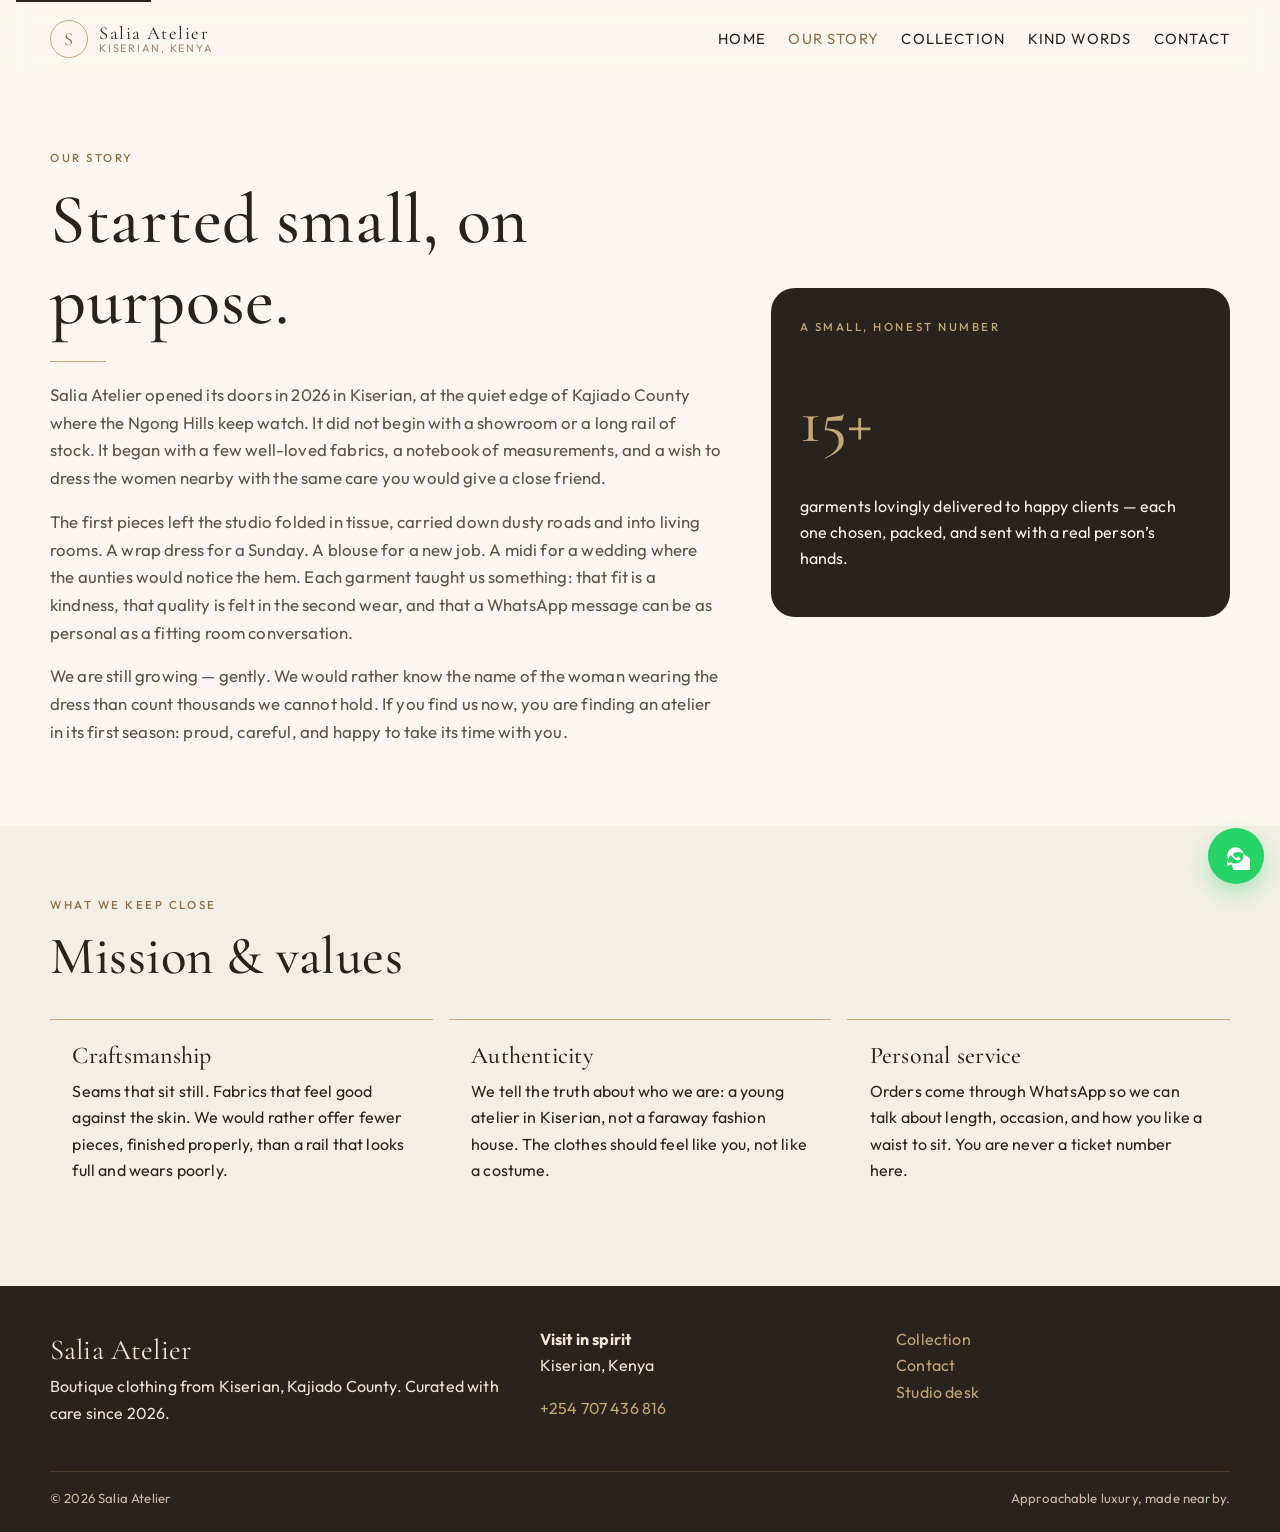
==== about.html @ ecbc5c0b "Publish Salia Atelier static site with local catalogue photos. Co-authored-by: Cursor <cursoragent@c" ====
<!DOCTYPE html>
<html lang="en">
<head>
  <meta charset="UTF-8">
  <meta name="viewport" content="width=device-width, initial-scale=1">
  <meta name="description" content="The story of Salia Atelier, a young clothing studio founded in 2026 in Kiserian, Kenya.">
  <title>Our Story | Salia Atelier</title>
  <link rel="icon" href="assets/favicon.svg" type="image/svg+xml">
  <link rel="preconnect" href="https://fonts.googleapis.com">
  <link rel="preconnect" href="https://fonts.gstatic.com" crossorigin>
  <link href="https://fonts.googleapis.com/css2?family=Cormorant+Garamond:ital,wght@0,500;0,600;1,500&family=Outfit:wght@300;400;500&display=swap" rel="stylesheet">
  <link rel="stylesheet" href="css/styles.css">
</head>
<body>
  <a class="skip-link" href="#main">Skip to content</a>
  <header class="site-header">
    <div class="container header-inner">
      <a class="brand" href="index.html">
        <span class="brand-mark">S</span>
        <span class="brand-text">
          <span class="brand-name">Salia Atelier</span>
          <span class="brand-place">Kiserian, Kenya</span>
        </span>
      </a>
      <button class="nav-toggle" type="button" aria-expanded="false" aria-controls="site-nav" aria-label="Open menu">
        <span></span><span></span><span></span>
      </button>
      <nav class="site-nav" id="site-nav">
        <a href="index.html">Home</a>
        <a href="about.html" aria-current="page">Our Story</a>
        <a href="collection.html">Collection</a>
        <a href="testimonials.html">Kind Words</a>
        <a href="contact.html">Contact</a>
      </nav>
    </div>
  </header>

  <main id="main">
    <section class="section">
      <div class="container about-layout">
        <div>
          <span class="eyebrow">Our story</span>
          <h1 style="font-size:clamp(2.6rem,7vw,4.4rem)">Started small, on purpose.</h1>
          <hr class="gold-rule">
          <div class="story-copy">
            <p>Salia Atelier opened its doors in 2026 in Kiserian, at the quiet edge of Kajiado County where the Ngong Hills keep watch. It did not begin with a showroom or a long rail of stock. It began with a few well-loved fabrics, a notebook of measurements, and a wish to dress the women nearby with the same care you would give a close friend.</p>
            <p>The first pieces left the studio folded in tissue, carried down dusty roads and into living rooms. A wrap dress for a Sunday. A blouse for a new job. A midi for a wedding where the aunties would notice the hem. Each garment taught us something: that fit is a kindness, that quality is felt in the second wear, and that a WhatsApp message can be as personal as a fitting room conversation.</p>
            <p>We are still growing — gently. We would rather know the name of the woman wearing the dress than count thousands we cannot hold. If you find us now, you are finding an atelier in its first season: proud, careful, and happy to take its time with you.</p>
          </div>
        </div>
        <aside class="milestone">
          <span class="eyebrow" style="color:#c4a574">A small, honest number</span>
          <strong>15+</strong>
          <p>garments lovingly delivered to happy clients — each one chosen, packed, and sent with a real person’s hands.</p>
        </aside>
      </div>
    </section>

    <section class="section section-alt">
      <div class="container">
        <div class="section-head">
          <span class="eyebrow">What we keep close</span>
          <h2>Mission &amp; values</h2>
        </div>
        <div class="values">
          <article class="value-card">
            <h3>Craftsmanship</h3>
            <p>Seams that sit still. Fabrics that feel good against the skin. We would rather offer fewer pieces, finished properly, than a rail that looks full and wears poorly.</p>
          </article>
          <article class="value-card">
            <h3>Authenticity</h3>
            <p>We tell the truth about who we are: a young atelier in Kiserian, not a faraway fashion house. The clothes should feel like you, not like a costume.</p>
          </article>
          <article class="value-card">
            <h3>Personal service</h3>
            <p>Orders come through WhatsApp so we can talk about length, occasion, and how you like a waist to sit. You are never a ticket number here.</p>
          </article>
        </div>
      </div>
    </section>
  </main>

  <footer class="site-footer">
    <div class="container">
      <div class="footer-grid">
        <div>
          <div class="footer-brand">Salia Atelier</div>
          <p>Boutique clothing from Kiserian, Kajiado County. Curated with care since 2026.</p>
        </div>
        <div>
          <p><strong>Visit in spirit</strong><br>Kiserian, Kenya</p>
          <p><a href="https://wa.me/254707436816" target="_blank" rel="noopener">+254 707 436 816</a></p>
        </div>
        <div>
          <p><a href="collection.html">Collection</a><br><a href="contact.html">Contact</a><br><a href="admin.html">Studio desk</a></p>
        </div>
      </div>
      <div class="footer-meta">
        <span>© <span data-year></span> Salia Atelier</span>
        <span>Approachable luxury, made nearby.</span>
      </div>
    </div>
  </footer>
  <a class="wa-float" href="https://wa.me/254707436816?text=Hello%20Salia%20Atelier%2C%20I%20would%20like%20to%20enquire%20about%20a%20piece." target="_blank" rel="noopener" aria-label="Chat on WhatsApp">
    <svg viewBox="0 0 24 24" aria-hidden="true"><path d="M20 11.5A8.5 8.5 0 1 1 8.7 19.3L4 20.5l1.3-4.5A8.5 8.5 0 0 1 20 11.5zm-8.5 7a7 7 0 1 0-6.1-3.5l-.4.7-.8 2.6 2.7-.7.7-.3A7 7 0 0 0 11.5 18.5zm3.8-5.2c-.2-.1-1.2-.6-1.4-.6s-.3 0-.5.2-.5.6-.6.7-.2.2-.4.1a5.7 5.7 0 0 1-1.7-1 6.3 6.3 0 0 1-1.2-1.5c-.1-.2 0-.3.1-.4l.3-.4.2-.3a.4.4 0 0 0 0-.4l-.6-1.4c-.2-.4-.3-.3-.5-.3h-.4c-.2 0-.4.1-.6.3s-.7.7-.7 1.7.8 2 1 2.1c.1.2 1.5 2.4 3.7 3.3 1.6.6 1.9.5 2.3.5.3 0 1.1-.4 1.3-.9s.2-.8.1-.9-.2-.1-.4-.2z"/></svg>
  </a>
  <script src="js/products.js?v=2"></script>
  <script src="js/main.js?v=2"></script>
</body>
</html>
---- css/styles.css ----
:root {
  --cream: #f4efe6;
  --ivory: #fbf7f0;
  --paper: #fffdf9;
  --ink: #2a221c;
  --ink-soft: #5d5249;
  --taupe: #9a8774;
  --gold: #c4a574;
  --gold-deep: #8d6e46;
  --earth: #6e5344;
  --blush: #ead9c8;
  --line: rgba(42, 34, 28, 0.1);
  --shadow: 0 18px 50px rgba(42, 34, 28, 0.08);
  --radius: 18px;
  --serif: "Cormorant Garamond", "Times New Roman", serif;
  --sans: "Outfit", "Segoe UI", sans-serif;
  --max: 1180px;
  --header-h: 78px;
  --wa: #25d366;
}

*,
*::before,
*::after {
  box-sizing: border-box;
}

html {
  scroll-behavior: smooth;
}

body {
  margin: 0;
  color: var(--ink);
  background: var(--ivory);
  font-family: var(--sans);
  font-weight: 400;
  line-height: 1.65;
  letter-spacing: 0.01em;
}

img {
  max-width: 100%;
  display: block;
}

a {
  color: inherit;
  text-decoration: none;
}

h1,
h2,
h3,
h4 {
  font-family: var(--serif);
  font-weight: 500;
  line-height: 1.15;
  letter-spacing: 0.01em;
  margin: 0;
}

p {
  margin: 0 0 1rem;
}

button,
input,
textarea,
select {
  font: inherit;
}

.skip-link {
  position: absolute;
  left: 1rem;
  top: -40px;
  background: var(--ink);
  color: var(--ivory);
  padding: 0.5rem 0.8rem;
  z-index: 100;
}

.skip-link:focus {
  top: 1rem;
}

.container {
  width: min(var(--max), calc(100% - 2rem));
  margin-inline: auto;
}

.eyebrow {
  display: inline-block;
  font-size: 0.72rem;
  letter-spacing: 0.22em;
  text-transform: uppercase;
  color: var(--gold-deep);
  font-weight: 500;
  margin-bottom: 0.8rem;
}

.lede {
  font-size: 1.08rem;
  color: var(--ink-soft);
  max-width: 42rem;
}

.gold-rule {
  width: 56px;
  height: 1px;
  background: var(--gold);
  border: 0;
  margin: 1.2rem 0;
}

.site-header {
  position: sticky;
  top: 0;
  z-index: 40;
  background: rgba(251, 247, 240, 0.88);
  backdrop-filter: blur(14px);
  border-bottom: 1px solid transparent;
  transition: border-color 0.2s ease, box-shadow 0.2s ease;
}

.site-header.is-scrolled {
  border-bottom-color: var(--line);
  box-shadow: 0 8px 24px rgba(42, 34, 28, 0.04);
}

.header-inner {
  min-height: var(--header-h);
  display: flex;
  align-items: center;
  justify-content: space-between;
  gap: 1rem;
}

.brand {
  display: flex;
  align-items: center;
  gap: 0.7rem;
}

.brand-mark {
  width: 38px;
  height: 38px;
  border: 1px solid var(--gold);
  border-radius: 50%;
  display: grid;
  place-items: center;
  font-family: var(--serif);
  font-size: 1.15rem;
  color: var(--gold-deep);
}

.brand-text {
  display: flex;
  flex-direction: column;
  line-height: 1.1;
}

.brand-name {
  font-family: var(--serif);
  font-size: 1.15rem;
  letter-spacing: 0.08em;
}

.brand-place {
  font-size: 0.68rem;
  letter-spacing: 0.16em;
  text-transform: uppercase;
  color: var(--taupe);
}

.nav-toggle {
  display: inline-flex;
  flex-direction: column;
  gap: 5px;
  background: none;
  border: 0;
  padding: 0.4rem;
  cursor: pointer;
}

.nav-toggle span {
  display: block;
  width: 22px;
  height: 1.5px;
  background: var(--ink);
}

.site-nav {
  display: none;
}

.site-nav.is-open {
  display: block;
  position: absolute;
  left: 0;
  right: 0;
  top: var(--header-h);
  background: var(--paper);
  border-bottom: 1px solid var(--line);
  padding: 0.6rem 1rem 1.2rem;
}

.site-nav a {
  display: block;
  padding: 0.7rem 0.2rem;
  font-size: 0.92rem;
  letter-spacing: 0.08em;
  text-transform: uppercase;
}

.site-nav a[aria-current="page"] {
  color: var(--gold-deep);
}

.btn {
  display: inline-flex;
  align-items: center;
  justify-content: center;
  gap: 0.5rem;
  min-height: 48px;
  padding: 0.7rem 1.25rem;
  border-radius: 999px;
  border: 1px solid transparent;
  cursor: pointer;
  letter-spacing: 0.08em;
  text-transform: uppercase;
  font-size: 0.78rem;
  font-weight: 500;
  transition: transform 0.15s ease, background 0.15s ease, color 0.15s ease;
}

.btn:hover {
  transform: translateY(-1px);
}

.btn-primary {
  background: var(--ink);
  color: var(--ivory);
}

.btn-gold {
  background: var(--gold-deep);
  color: var(--ivory);
}

.btn-ghost {
  background: transparent;
  border-color: var(--ink);
  color: var(--ink);
}

.btn-wa {
  background: var(--wa);
  color: #fff;
}

.hero p {
  display: flex;
  flex-wrap: wrap;
  gap: 0.7rem;
}

.hero {
  padding: 2.2rem 0 3.5rem;
}

.hero-grid {
  display: grid;
  gap: 1.5rem;
}

.hero h1 {
  font-size: clamp(3rem, 12vw, 6.4rem);
  font-weight: 500;
}

.hero .tagline {
  font-family: var(--serif);
  font-style: italic;
  font-size: clamp(1.2rem, 3vw, 1.7rem);
  color: var(--earth);
  margin: 0.4rem 0 1.2rem;
}

.hero-visual {
  position: relative;
  min-height: 420px;
  border-radius: 28px;
  overflow: hidden;
  background:
    linear-gradient(160deg, rgba(42, 34, 28, 0.18), rgba(141, 110, 70, 0.12)),
    radial-gradient(circle at 30% 20%, #ead9c8 0%, #d7c4ae 38%, #8d6e46 100%);
  box-shadow: var(--shadow);
}

.hero-visual::after {
  content: "Atelier photograph placeholder";
  position: absolute;
  left: 1.1rem;
  bottom: 1.1rem;
  padding: 0.35rem 0.65rem;
  background: rgba(251, 247, 240, 0.9);
  font-size: 0.68rem;
  letter-spacing: 0.16em;
  text-transform: uppercase;
  color: var(--ink-soft);
}

.hero-visual-copy {
  position: absolute;
  inset: 0;
  display: grid;
  place-items: center;
  text-align: center;
  color: var(--paper);
  padding: 2rem;
}

.hero-visual-copy span {
  font-family: var(--serif);
  font-size: clamp(2.4rem, 8vw, 4.2rem);
  letter-spacing: 0.12em;
}

.section {
  padding: 4rem 0;
}

.section-alt {
  background: var(--cream);
}

.section-head {
  max-width: 40rem;
  margin-bottom: 2rem;
}

.section-head h2 {
  font-size: clamp(2.1rem, 5vw, 3.3rem);
}

.product-grid {
  display: grid;
  gap: 1.2rem;
}

.product-card {
  background: var(--paper);
  border-radius: var(--radius);
  overflow: hidden;
  border: 1px solid var(--line);
  display: flex;
  flex-direction: column;
}

.product-media {
  position: relative;
  aspect-ratio: 4 / 5;
  background: #e7dccd;
}

.product-media img {
  width: 100%;
  height: 100%;
  object-fit: cover;
}

.placeholder-badge {
  position: absolute;
  top: 0.8rem;
  left: 0.8rem;
  background: rgba(251, 247, 240, 0.92);
  color: var(--ink-soft);
  font-size: 0.62rem;
  letter-spacing: 0.16em;
  text-transform: uppercase;
  padding: 0.28rem 0.5rem;
  border-radius: 999px;
}

.product-body {
  padding: 1.05rem 1.1rem 1.2rem;
  display: flex;
  flex-direction: column;
  gap: 0.45rem;
  flex: 1;
}

.product-body h3 {
  font-size: 1.45rem;
}

.price {
  color: var(--gold-deep);
  font-weight: 500;
  letter-spacing: 0.04em;
}

.product-body p {
  color: var(--ink-soft);
  font-size: 0.92rem;
  flex: 1;
}

.testimonial-strip {
  display: grid;
  gap: 1rem;
}

.quote-card {
  background: var(--paper);
  border-radius: var(--radius);
  padding: 1.4rem;
  border: 1px solid var(--line);
}

.quote-card blockquote {
  margin: 0 0 1rem;
  font-family: var(--serif);
  font-size: 1.22rem;
  font-style: italic;
  line-height: 1.45;
}

.quote-meta {
  font-size: 0.82rem;
  letter-spacing: 0.08em;
  text-transform: uppercase;
  color: var(--taupe);
}

.values {
  display: grid;
  gap: 1rem;
}

.value-card {
  padding: 1.4rem;
  border-top: 1px solid var(--gold);
}

.value-card h3 {
  font-size: 1.5rem;
  margin-bottom: 0.5rem;
}

.milestone {
  display: grid;
  gap: 1.2rem;
  padding: 1.8rem;
  background: var(--ink);
  color: var(--ivory);
  border-radius: 24px;
}

.milestone strong {
  font-family: var(--serif);
  font-size: clamp(2.4rem, 8vw, 4rem);
  font-weight: 500;
  color: var(--gold);
}

.story-copy {
  max-width: 42rem;
}

.story-copy p {
  font-size: 1.05rem;
  color: var(--ink-soft);
}

.contact-grid {
  display: grid;
  gap: 1.5rem;
}

.contact-panel,
.form-card {
  background: var(--paper);
  border: 1px solid var(--line);
  border-radius: 24px;
  padding: 1.4rem;
}

.form-row {
  display: grid;
  gap: 0.35rem;
  margin-bottom: 0.9rem;
}

.form-row label {
  font-size: 0.75rem;
  letter-spacing: 0.12em;
  text-transform: uppercase;
  color: var(--taupe);
}

.form-row input,
.form-row textarea {
  width: 100%;
  border: 1px solid var(--line);
  background: var(--ivory);
  border-radius: 12px;
  padding: 0.8rem 0.9rem;
  color: var(--ink);
}

.form-row textarea {
  min-height: 130px;
  resize: vertical;
}

.form-status {
  min-height: 1.4rem;
  color: var(--gold-deep);
  font-size: 0.92rem;
}

.site-footer {
  background: var(--ink);
  color: #efe6d8;
  padding: 2.5rem 0 1.4rem;
}

.footer-grid {
  display: grid;
  gap: 1.4rem;
}

.footer-brand {
  font-family: var(--serif);
  font-size: 1.8rem;
}

.site-footer a {
  color: var(--gold);
}

.footer-meta {
  margin-top: 1.8rem;
  padding-top: 1rem;
  border-top: 1px solid rgba(196, 165, 116, 0.2);
  font-size: 0.82rem;
  color: #cbbba8;
  display: flex;
  justify-content: space-between;
  gap: 1rem;
  flex-wrap: wrap;
}

.wa-float {
  position: fixed;
  right: 1rem;
  bottom: 1rem;
  z-index: 50;
  width: 56px;
  height: 56px;
  border-radius: 50%;
  background: var(--wa);
  color: #fff;
  display: grid;
  place-items: center;
  box-shadow: 0 10px 24px rgba(37, 211, 102, 0.35);
}

.wa-float svg {
  width: 28px;
  height: 28px;
  fill: currentColor;
}

.admin-lock,
.admin-wrap {
  max-width: 720px;
  margin: 2rem auto 4rem;
  background: var(--paper);
  border: 1px solid var(--line);
  border-radius: 24px;
  padding: 1.4rem;
}

.admin-list {
  display: grid;
  gap: 0.8rem;
  margin-top: 1.5rem;
}

.admin-item {
  display: grid;
  grid-template-columns: 72px 1fr auto;
  gap: 0.8rem;
  align-items: center;
  border: 1px solid var(--line);
  border-radius: 14px;
  padding: 0.6rem;
}

.admin-item img {
  width: 72px;
  height: 88px;
  object-fit: cover;
  border-radius: 10px;
}

.preview-frame {
  margin: 0.6rem 0 1rem;
  width: 160px;
  aspect-ratio: 4 / 5;
  border-radius: 12px;
  overflow: hidden;
  background: var(--blush);
}

.preview-frame img {
  width: 100%;
  height: 100%;
  object-fit: cover;
}

.hidden {
  display: none !important;
}

@media (min-width: 760px) {
  .nav-toggle {
    display: none;
  }

  .site-nav {
    display: flex;
    align-items: center;
    gap: 1.4rem;
    position: static;
    padding: 0;
    border: 0;
    background: none;
  }

  .site-nav a {
    padding: 0;
  }

  .hero-grid,
  .product-grid,
  .testimonial-strip,
  .values,
  .contact-grid,
  .footer-grid {
    grid-template-columns: repeat(2, 1fr);
  }

  .hero-grid {
    align-items: center;
    min-height: 68vh;
    padding-top: 1.5rem;
  }

  .about-layout,
  .cta-band {
    display: grid;
    grid-template-columns: 1.2fr 0.8fr;
    gap: 2rem;
    align-items: center;
  }
}

@media (min-width: 980px) {
  .product-grid,
  .testimonial-strip {
    grid-template-columns: repeat(3, 1fr);
  }

  .values {
    grid-template-columns: repeat(3, 1fr);
  }

  .footer-grid {
    grid-template-columns: 1.4fr 1fr 1fr;
  }
}
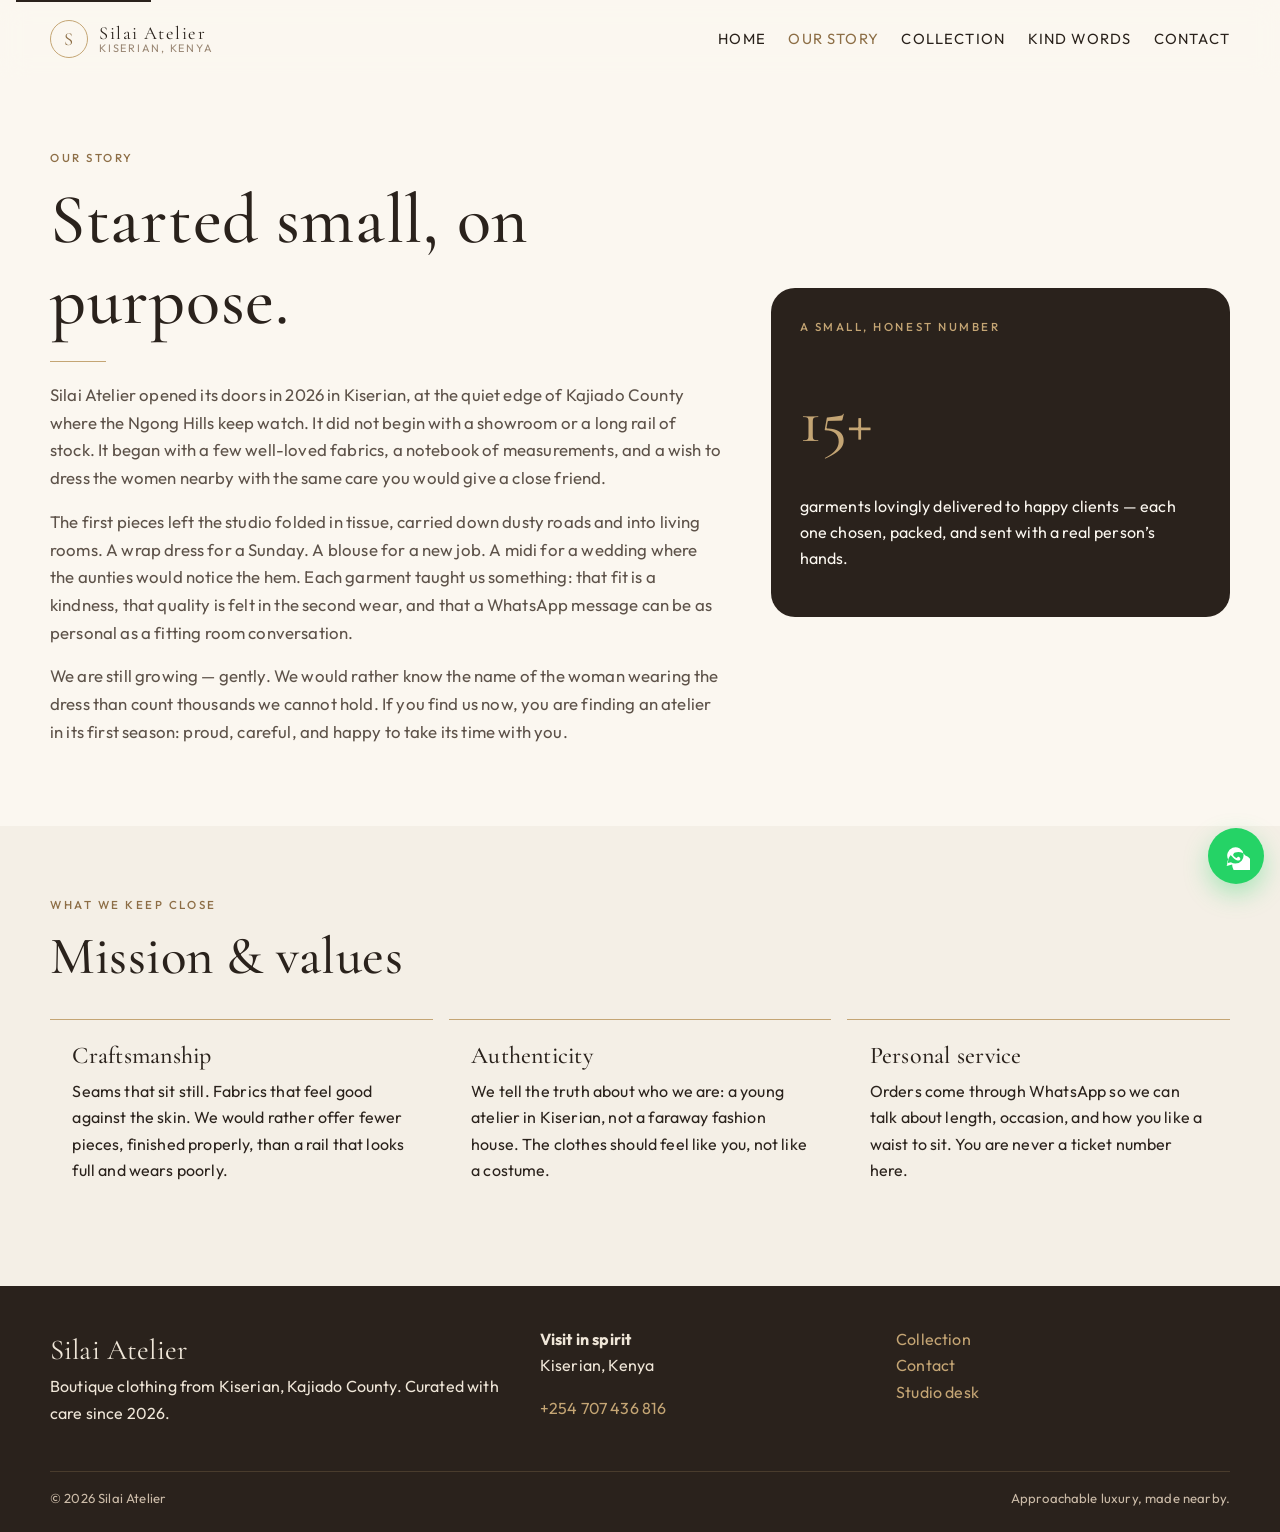
==== commit 6429e8c1: "Publish Silai catalogue photos for ponchos, kimonos, nails and hair. Co-authored-by: Cursor <cursora" ====
--- a/about.html
+++ b/about.html
@@ -3,8 +3,8 @@
 <head>
   <meta charset="UTF-8">
   <meta name="viewport" content="width=device-width, initial-scale=1">
-  <meta name="description" content="The story of Salia Atelier, a young clothing studio founded in 2026 in Kiserian, Kenya.">
-  <title>Our Story | Salia Atelier</title>
+  <meta name="description" content="The story of Silai Atelier, a young clothing studio founded in 2026 in Kiserian, Kenya.">
+  <title>Our Story | Silai Atelier</title>
   <link rel="icon" href="assets/favicon.svg" type="image/svg+xml">
   <link rel="preconnect" href="https://fonts.googleapis.com">
   <link rel="preconnect" href="https://fonts.gstatic.com" crossorigin>
@@ -18,7 +18,7 @@
       <a class="brand" href="index.html">
         <span class="brand-mark">S</span>
         <span class="brand-text">
-          <span class="brand-name">Salia Atelier</span>
+          <span class="brand-name">Silai Atelier</span>
           <span class="brand-place">Kiserian, Kenya</span>
         </span>
       </a>
@@ -43,7 +43,7 @@
           <h1 style="font-size:clamp(2.6rem,7vw,4.4rem)">Started small, on purpose.</h1>
           <hr class="gold-rule">
           <div class="story-copy">
-            <p>Salia Atelier opened its doors in 2026 in Kiserian, at the quiet edge of Kajiado County where the Ngong Hills keep watch. It did not begin with a showroom or a long rail of stock. It began with a few well-loved fabrics, a notebook of measurements, and a wish to dress the women nearby with the same care you would give a close friend.</p>
+            <p>Silai Atelier opened its doors in 2026 in Kiserian, at the quiet edge of Kajiado County where the Ngong Hills keep watch. It did not begin with a showroom or a long rail of stock. It began with a few well-loved fabrics, a notebook of measurements, and a wish to dress the women nearby with the same care you would give a close friend.</p>
             <p>The first pieces left the studio folded in tissue, carried down dusty roads and into living rooms. A wrap dress for a Sunday. A blouse for a new job. A midi for a wedding where the aunties would notice the hem. Each garment taught us something: that fit is a kindness, that quality is felt in the second wear, and that a WhatsApp message can be as personal as a fitting room conversation.</p>
             <p>We are still growing — gently. We would rather know the name of the woman wearing the dress than count thousands we cannot hold. If you find us now, you are finding an atelier in its first season: proud, careful, and happy to take its time with you.</p>
           </div>
@@ -84,7 +84,7 @@
     <div class="container">
       <div class="footer-grid">
         <div>
-          <div class="footer-brand">Salia Atelier</div>
+          <div class="footer-brand">Silai Atelier</div>
           <p>Boutique clothing from Kiserian, Kajiado County. Curated with care since 2026.</p>
         </div>
         <div>
@@ -96,12 +96,12 @@
         </div>
       </div>
       <div class="footer-meta">
-        <span>© <span data-year></span> Salia Atelier</span>
+        <span>© <span data-year></span> Silai Atelier</span>
         <span>Approachable luxury, made nearby.</span>
       </div>
     </div>
   </footer>
-  <a class="wa-float" href="https://wa.me/254707436816?text=Hello%20Salia%20Atelier%2C%20I%20would%20like%20to%20enquire%20about%20a%20piece." target="_blank" rel="noopener" aria-label="Chat on WhatsApp">
+  <a class="wa-float" href="https://wa.me/254707436816?text=Hello%20Silai%20Atelier%2C%20I%20would%20like%20to%20enquire%20about%20a%20piece." target="_blank" rel="noopener" aria-label="Chat on WhatsApp">
     <svg viewBox="0 0 24 24" aria-hidden="true"><path d="M20 11.5A8.5 8.5 0 1 1 8.7 19.3L4 20.5l1.3-4.5A8.5 8.5 0 0 1 20 11.5zm-8.5 7a7 7 0 1 0-6.1-3.5l-.4.7-.8 2.6 2.7-.7.7-.3A7 7 0 0 0 11.5 18.5zm3.8-5.2c-.2-.1-1.2-.6-1.4-.6s-.3 0-.5.2-.5.6-.6.7-.2.2-.4.1a5.7 5.7 0 0 1-1.7-1 6.3 6.3 0 0 1-1.2-1.5c-.1-.2 0-.3.1-.4l.3-.4.2-.3a.4.4 0 0 0 0-.4l-.6-1.4c-.2-.4-.3-.3-.5-.3h-.4c-.2 0-.4.1-.6.3s-.7.7-.7 1.7.8 2 1 2.1c.1.2 1.5 2.4 3.7 3.3 1.6.6 1.9.5 2.3.5.3 0 1.1-.4 1.3-.9s.2-.8.1-.9-.2-.1-.4-.2z"/></svg>
   </a>
   <script src="js/products.js?v=2"></script>
